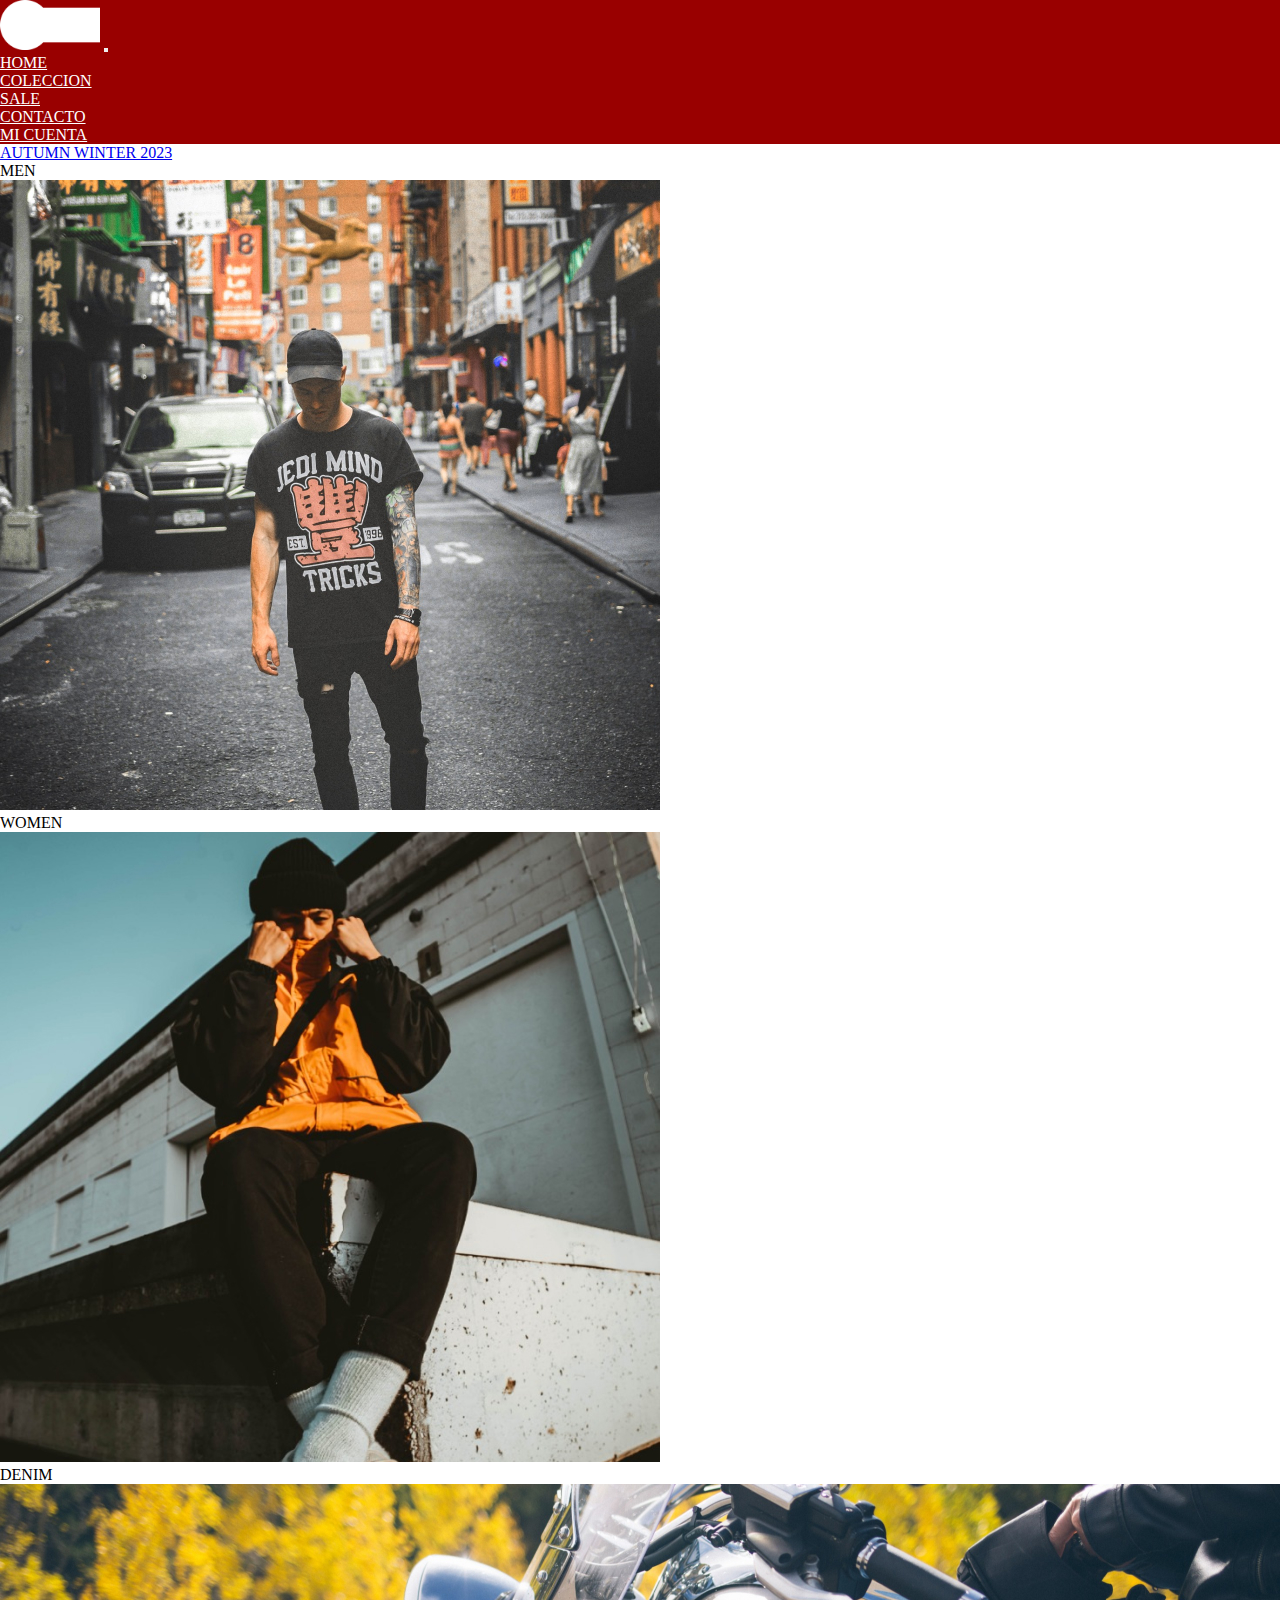
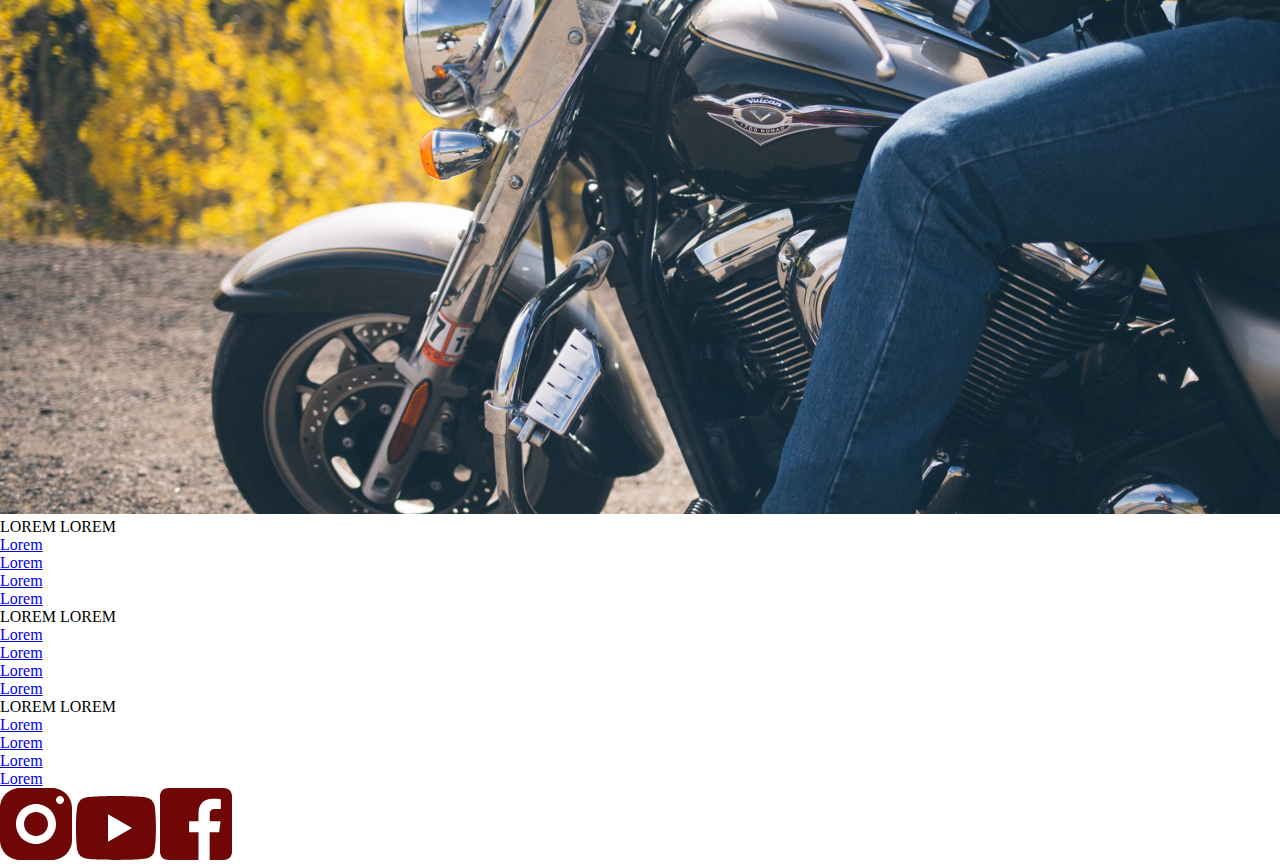
==== index.html @ 5e0c2912 "Upload" ====
<!DOCTYPE html>
<html lang="en">
<head>
    <meta charset="UTF-8">
    <meta name="viewport" content="width=device-width, initial-scale=1.0">
    <title>MARCA - INDUMENTARIA</title>
    <link href="https://cdn.jsdelivr.net/npm/bootstrap@5.3.1/dist/css/bootstrap.min.css" rel="stylesheet" integrity="sha384-4bw+/aepP/YC94hEpVNVgiZdgIC5+VKNBQNGCHeKRQN+PtmoHDEXuppvnDJzQIu9" crossorigin="anonymous">
    <link rel="stylesheet" href="./css/style.css">
    <!-- <link rel="stylesheet" href="./css/style backup.css"> -->
</head>
<body class="bodyHome">
    <header class="headerHome">
        <nav class="navbar navbar-expand-lg navBar">
            <div class="container-fluid navBar">
                <a class="navbar-brand" href="./index.html"><img src="../assets/img/logo.png" alt="logo-marca" class="logo"></a>
                <button class="navbar-toggler" type="button" data-bs-toggle="collapse"
                    data-bs-target="#navbarSupportedContent" aria-controls="navbarSupportedContent" aria-expanded="false"
                    aria-label="Toggle navigation">
                    <span class="navbar-toggler-icon"></span>
                </button>
                <div class="collapse navbar-collapse" id="navbarSupportedContent">
                    <ul class="navbar-nav ms-auto">
                        <li class="nav-item">
                            <a class="nav-link fontColor" href="./index.html">HOME</a>
                        </li>
                        <li class="nav-item">
                            <a class="nav-link fontColor" href="./pages/coleccion.html">COLECCION</a>
                        </li>
                        <li class="nav-item">
                            <a class="nav-link fontColor" href="./pages/sale.html">SALE</a>
                        </li>
                        <li class="nav-item">
                            <a class="nav-link fontColor" href="./pages/contacto.html">CONTACTO</a>
                        </li>
                        <li class="nav-item">
                            <a class="nav-link fontColor" href="./pages/mi-cuenta.html">MI CUENTA</a>
                        </li>
                    </ul>
                </div>
            </div>
        </nav>
        <!-- <nav class="navBarHome">
            <img src="./assets/img/logo.png" alt="logo" class="logo">
            <ul>
                <li><a href="index.html">HOME</a></li>
                <li><a href="./pages/coleccion.html">COLECCION</a></li>
                <li><a href="./pages/sale.html">SALE</a></li>
                <li><a href="./pages/contacto.html">CONTACTO</a></li>
                <li><a href="./pages/mi-cuenta.html">MI CUENTA</a></li>
            </ul>
        </nav> -->
        <div class="linkButtonHeaderBack">
            <a href="#" class="backgroundHeaderTitle">AUTUMN WINTER 2023</a>
        </div>
    </header>
    <main class="mainHome">
        <section class="men">
            <p class="mainText">MEN</p>
            <img src="./assets/img/man-background.jpg" alt="">
        </section>
        <section class="women">
            <p class="mainText">WOMEN</p>
            <img src="./assets/img/woman-background.jpg" alt="">
        </section>
        <section class="denim">
            <p class="mainText">DENIM</p>
            <img src="./assets/img/denim-background.jpg" alt="">
        </section>
    </main>
    <footer>
        <div class="column1">
            <p>LOREM LOREM</p>
            <ul>
                <li><a href="#">Lorem</a></li>
                <li><a href="#">Lorem</a></li>
                <li><a href="#">Lorem</a></li>
                <li><a href="#">Lorem</a></li>
            </ul>
        </div>
        <div class="column2">
            <p>LOREM LOREM</p>
            <ul>
                <li><a href="#">Lorem</a></li>
                <li><a href="#">Lorem</a></li>
                <li><a href="#">Lorem</a></li>
                <li><a href="#">Lorem</a></li>
            </ul>
        </div>
        <div class="column3">
            <p>LOREM LOREM</p>
            <ul>
                <li><a href="#">Lorem</a></li>
                <li><a href="#">Lorem</a></li>
                <li><a href="#">Lorem</a></li>
                <li><a href="#">Lorem</a></li>
            </ul>
        </div>
        <div class="redesIconos">
            <a href="https://www.instagram.com" target="_blank"><img src="./assets/img/logo-instagram.svg" alt="logo instagram"></a>
            <a href="https://www.youtube.com" target="_blank"><img src="./assets/img/logo-youtube.svg" alt="logo youtube"></a>
            <a href="https://www.facebook.com" target="_blank"><img src="./assets/img/logo-facebook.svg" alt="logo facebook"></a>
        </div>
    </footer>

    <script src="https://cdn.jsdelivr.net/npm/@popperjs/core@2.11.8/dist/umd/popper.min.js" integrity="sha384-I7E8VVD/ismYTF4hNIPjVp/Zjvgyol6VFvRkX/vR+Vc4jQkC+hVqc2pM8ODewa9r" crossorigin="anonymous"></script>
    <script src="https://cdn.jsdelivr.net/npm/bootstrap@5.3.1/dist/js/bootstrap.min.js" integrity="sha384-Rx+T1VzGupg4BHQYs2gCW9It+akI2MM/mndMCy36UVfodzcJcF0GGLxZIzObiEfa" crossorigin="anonymous"></script>

</body>
</html>
---- css/style.css ----
@import url("https://fonts.googleapis.com/css2?family=Inter:wght@100;300;700&display=swap");
* {
  margin: 0;
  padding: 0;
  box-sizing: border-box; }

.logo {
  height: 3.125rem; }

.navBar {
  background-color: #990000; }

.fontColor {
  color: white; }

/* body{
    background-color: black;
} */
---- css/style backup.css ----
@import url('https://fonts.googleapis.com/css2?family=Inter:wght@100;300;700&display=swap');
*{
    margin: 0;
    padding: 0;
    /* box-sizing: border-box;
    border: 1px solid red; */
}

/* 
TIPOGRAFIAS
font-family: 'Inter', sans-serif;
*/

/* html{
    background-color: black;
} */
.bodyHome{
    background-color: black;
    font-family: 'Inter', sans-serif;
}
body{
    background-color: #FFFFFF;
    font-family: 'Inter', sans-serif;
}

.linkButtonHeaderBack{
    background-color: #99000085;
    border-style: solid;
    border-color: black;
    border-width: .0625rem;
    border-radius: 3.125rem;
    width: 18.75rem;
    height: 4.6875rem;
    /* padding: 13px 2px 13px 2px; */
    /* margin: auto; */
    /* text-align: center; */
    position: relative;
    top: 50%;
    left: 50%;
    transform: translate(-50%, -150%);
}
.backgroundHeaderTitle{
    width: 100%;
    text-align: center;
    text-decoration: none;
    color: white;
    position: absolute;
    top: 50%;
    left: 50%;
    transform: translate(-50%, -50%);
}
.navBar{
    background-color: #990000;
    width: 100%;
    display: flex;
    justify-content: space-between;
    align-items: center;
}
.navBarHome{
    background-color: #99000090;
    width: 100%;
    display: flex;
    justify-content: space-between;
    align-items: center;
}
/* header nav{
    background-color: #990000;
} */
nav ul{
    list-style: none;
    display: flex;
    gap: 1rem;
    width: 100%;
    justify-content: center;
    align-items: center;
    position: absolute;
}
nav li a{
    text-decoration: none;
    color: #F6F6F6;
}
.logo{
    height: 3.125rem;
    margin: .3125rem;
}
.headerHome{
    background-image: url("../assets/img/guitar-man-background.jpg");
    background-size: cover;
    background-position: center center;
    height: 45rem;
    /* width: 100%; */
}
.mainHome{
    background-color: black;
    margin: 1.25rem;
    display: grid;
    grid-template: 1fr 1fr / 1fr 1fr;
    grid-template-areas: 
    "men women"
    "denim denim"    ;
    gap: 1.25rem;
}
.men{
    grid-area: men;
    width: 100%;
    height: 100%;
    position: relative;
}
.men img{
    width: 100%;
}
.women{
    grid-area: women;
    width: 100%;
    position: relative;
}
.women img{
    width: 100%;
    height: 100%;
}
.denim{
    grid-area: denim;
    width: 100%;
    height: 100%;
    position: relative;
}
.denim img{
    width: 100%;
}
.mainText{
    color: white;
    position: absolute;
    font-size: 4rem;
    text-align: center;
    top: 50%;
    left: 50%;
    transform: translate(-50%, -50%);
    background-color: rgba(0, 0, 0, 0.8);
    padding: .625rem;
}
.textImg{
    color: white;
    background-color: #990000;
}
footer{
    background-color: #F6F6F6;
    display: grid;
    grid-template: 1fr 1fr / 1fr 1fr 1fr;
    grid-template-areas: 
    "column1 column2 column3"
    ". redesIconos ." ;
    /* text-decoration: none; */
    align-items: center;
    justify-items: center;
    padding: .625rm;    
}
footer div p{
    font-weight: bold;
}
.column1{
    grid-area: column1;
    /* text-align: center; */
    color: #6F0707;
}
.column1 ul{
    list-style: none;

}
.column1 a{
    text-decoration: none;
    color: #6F0707;
}
.column2{
    grid-area: column2;
    /* text-align: center; */
    color: #6F0707;
}
.column2 ul{
    list-style: none;
}
.column2 a{
    text-decoration: none;
    color: #6F0707;
}
.column3{
    grid-area: column3;
    /* text-align: center; */
    color: #6F0707;
}
.column3 ul{
    list-style: none;
}
.column3 a{
    text-decoration: none;
    color: #6F0707;
}
.redesIconos{
    grid-area: redesIconos;
    justify-self: center;
    margin: 1.25rem;
}
.bannerSale img{
    /* background-image: url("../assets/img/bannerSale.png");
    background-size: cover;
    background-position: center center; */
    /* height: 32rem; */
    width: 100%;
}

.botonEnviarForm{
    font-size: 1.3rem;
    font-family: 'Inter', sans-serif;
    color: white;
    background-color: #6F0707;
    border-color: #6F0707;
    /* height: 2rem;
        
    border-radius: 3.125rem;
    border-style: none; */   
}
.contactoH1{
    font-family: 'Inter', sans-serif;
    font-weight: bold;
}
.botonIniciarSesion{
    font-size: 1.3rem;
    color: white;
    background-color: #6F0707;
    height: 2rem;
    width: 10rem;
    border-radius: 3.125rem;
    border-style: none;
    
}
.linkTextStyle{
    text-decoration: none;
    color: black;
}

/*COLECCION*/
.mainColeccion{
    width: 100%;
    display: grid;
    grid-template: repeat(4, 1fr) / repeat(4, 1fr);
    grid-template-areas: 
    "prenda1 prenda2 prenda3 prenda4"
    "prenda5 prenda6 prenda7 prenda8"
    "prenda9 prenda10 prenda11 prenda12"
    "prenda13 prenda14 prenda15 prenda16";
    gap: 1.25rem;
    /* margin: 1.25rem 1.875rem; */
    padding: 1.25rem 2.5rem;
}
.prenda1{
    grid-area: prenda1;
    width: 100%;
    height: 100%;
}
.prenda2{
    grid-area: prenda2;
    width: 100%;
    height: 100%;
}
.prenda3{
    grid-area: prenda3;
    width: 100%;
    height: 100%;
}
.prenda4{
    grid-area: prenda4;
    width: 100%;
    height: 100%;
}
.prenda5{
    grid-area: prenda5;
    width: 100%;
    height: 100%;
}
.prenda6{
    grid-area: prenda6;
    width: 100%;
    height: 100%;
}
.prenda7{
    grid-area: prenda7;
    width: 100%;
    height: 100%;
}
.prenda8{
    grid-area: prenda8;
    width: 100%;
    height: 100%;
}
.prenda9{
    grid-area: prenda9;
    width: 100%;
    height: 100%;
}
.prenda10{
    grid-area: prenda10;
    width: 100%;
    height: 100%;
}
.prenda11{
    grid-area: prenda11;
    width: 100%;
    height: 100%;
}
.prenda12{
    grid-area: prenda12;
    width: 100%;
    height: 100%;
}
.prenda13{
    grid-area: prenda13;
    width: 100%;
    height: 100%;
}
.prenda14{
    grid-area: prenda14;
    width: 100%;
    height: 100%;
}
.prenda15{
    grid-area: prenda15;
    width: 100%;
    height: 100%;
}
.prenda16{
    grid-area: prenda16;
    width: 100%;
    height: 100%;
}

.cardPrendas{
    width: 100%;
    height: 100%;
    display: flex;
    flex-direction: column;
    justify-content: center;
    align-content: center;
}
.cardPrendas img{
    margin-bottom: .3125rem;
}

/*SALE*/
.mainSale{
    margin: 1.25rem 2.5rem;
    display: flex;
    flex-direction: column;
    gap: .625rem;
}
.mainSale div{
    position: relative;
}
.mainSale img{
    width: 100%;
}
.bannerSaleTypo{
    color: white;
    background-color: rgba(0, 0, 0, 0.85);
    text-align: center;
    /* padding: 0.5rem;
    width: 6rem;
    height: 2rem; */
    padding: .3125rem;
    width: auto;
    position: absolute;
    font-size: 3rem;
    top: 50%;
    left: 5%;
    /* transform: translate(-50%, -50%); */
    /* padding: .625rem; */
}
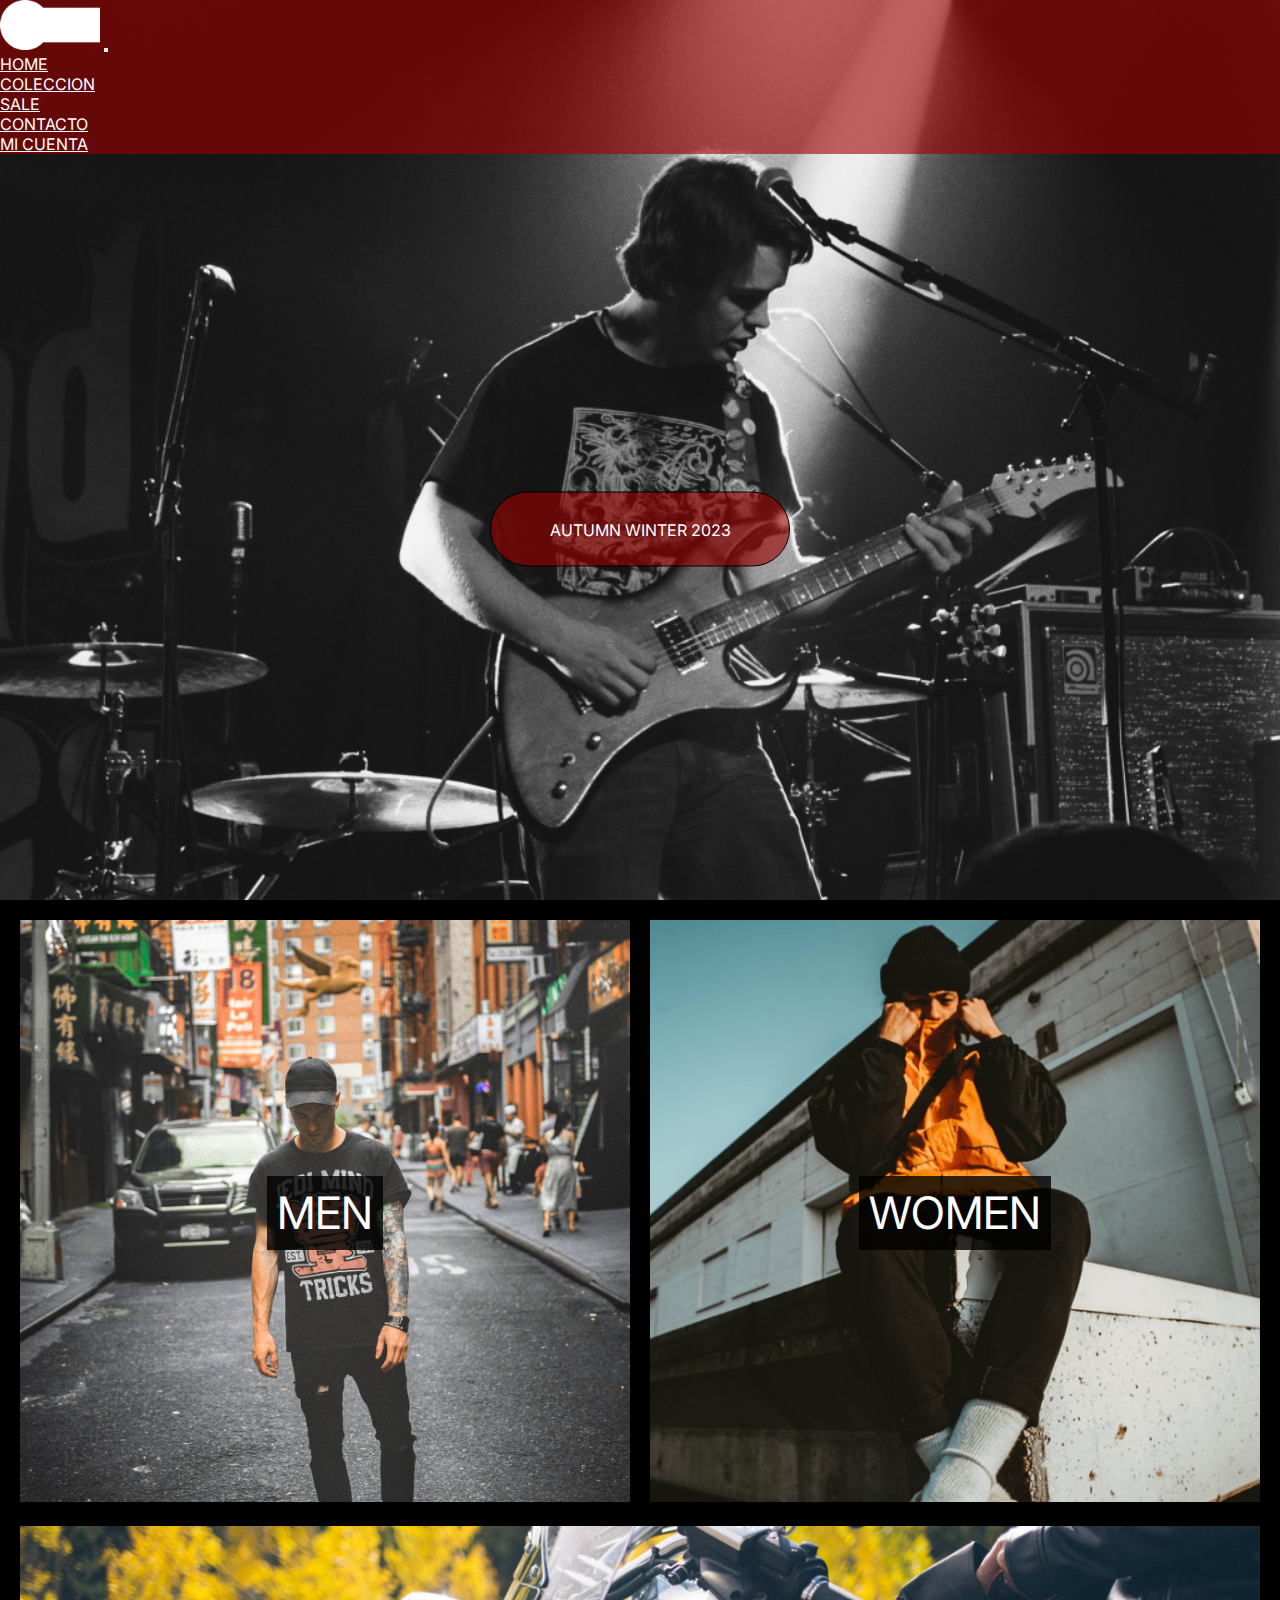
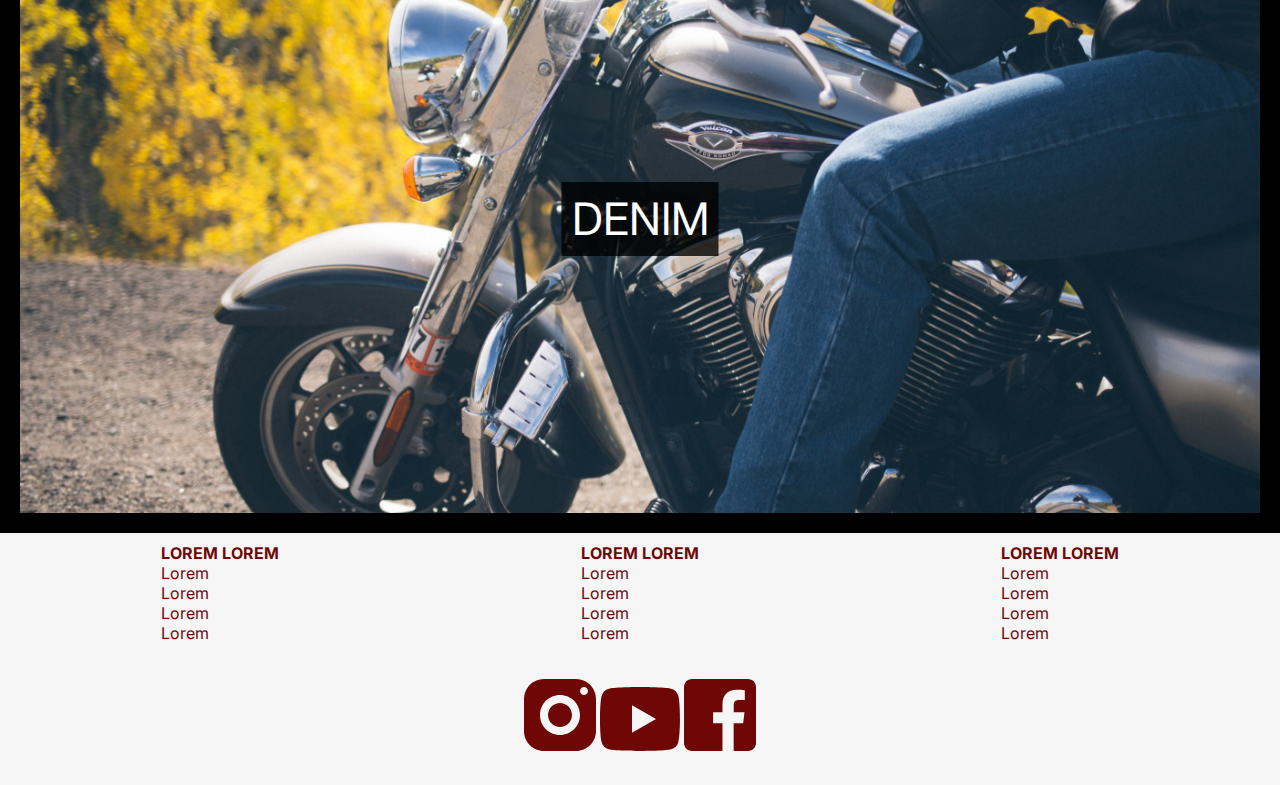
==== commit d7d04076: "Home completo sin responsive" ====
--- a/index.html
+++ b/index.html
@@ -4,14 +4,15 @@
     <meta charset="UTF-8">
     <meta name="viewport" content="width=device-width, initial-scale=1.0">
     <title>MARCA - INDUMENTARIA</title>
+    <link rel="shortcut icon" href="./assets/img/logo.png" type="image/x-icon">
     <link href="https://cdn.jsdelivr.net/npm/bootstrap@5.3.1/dist/css/bootstrap.min.css" rel="stylesheet" integrity="sha384-4bw+/aepP/YC94hEpVNVgiZdgIC5+VKNBQNGCHeKRQN+PtmoHDEXuppvnDJzQIu9" crossorigin="anonymous">
     <link rel="stylesheet" href="./css/style.css">
     <!-- <link rel="stylesheet" href="./css/style backup.css"> -->
 </head>
 <body class="bodyHome">
     <header class="headerHome">
-        <nav class="navbar navbar-expand-lg navBar">
-            <div class="container-fluid navBar">
+        <nav class="navbar navbar-expand-lg p-0 m-0">
+            <div class="container-fluid navBar navBarIndex">
                 <a class="navbar-brand" href="./index.html"><img src="../assets/img/logo.png" alt="logo-marca" class="logo"></a>
                 <button class="navbar-toggler" type="button" data-bs-toggle="collapse"
                     data-bs-target="#navbarSupportedContent" aria-controls="navbarSupportedContent" aria-expanded="false"
@@ -21,34 +22,24 @@
                 <div class="collapse navbar-collapse" id="navbarSupportedContent">
                     <ul class="navbar-nav ms-auto">
                         <li class="nav-item">
-                            <a class="nav-link fontColor" href="./index.html">HOME</a>
+                            <a class="nav-link fontColorNav" href="./index.html">HOME</a>
                         </li>
                         <li class="nav-item">
-                            <a class="nav-link fontColor" href="./pages/coleccion.html">COLECCION</a>
+                            <a class="nav-link fontColorNav" href="./pages/coleccion.html">COLECCION</a>
                         </li>
                         <li class="nav-item">
-                            <a class="nav-link fontColor" href="./pages/sale.html">SALE</a>
+                            <a class="nav-link fontColorNav" href="./pages/sale.html">SALE</a>
                         </li>
                         <li class="nav-item">
-                            <a class="nav-link fontColor" href="./pages/contacto.html">CONTACTO</a>
+                            <a class="nav-link fontColorNav" href="./pages/contacto.html">CONTACTO</a>
                         </li>
                         <li class="nav-item">
-                            <a class="nav-link fontColor" href="./pages/mi-cuenta.html">MI CUENTA</a>
+                            <a class="nav-link fontColorNav" href="./pages/mi-cuenta.html">MI CUENTA</a>
                         </li>
                     </ul>
                 </div>
             </div>
         </nav>
-        <!-- <nav class="navBarHome">
-            <img src="./assets/img/logo.png" alt="logo" class="logo">
-            <ul>
-                <li><a href="index.html">HOME</a></li>
-                <li><a href="./pages/coleccion.html">COLECCION</a></li>
-                <li><a href="./pages/sale.html">SALE</a></li>
-                <li><a href="./pages/contacto.html">CONTACTO</a></li>
-                <li><a href="./pages/mi-cuenta.html">MI CUENTA</a></li>
-            </ul>
-        </nav> -->
         <div class="linkButtonHeaderBack">
             <a href="#" class="backgroundHeaderTitle">AUTUMN WINTER 2023</a>
         </div>
--- a/css/style.css
+++ b/css/style.css
@@ -4,15 +4,212 @@
   padding: 0;
   box-sizing: border-box; }
 
+body {
+  font-family: "Inter", sans-serif;
+  background-color: #f4f3f1; }
+
 .logo {
   height: 3.125rem; }
 
 .navBar {
   background-color: #990000; }
 
-.fontColor {
+.navBarIndex {
+  background-color: #99000099; }
+
+.fontColorNav {
   color: white; }
 
-/* body{
-    background-color: black;
-} */
+footer {
+  background-color: #F6F6F6;
+  display: grid;
+  grid-template-columns: 1fr 1fr 1fr;
+  grid-template-rows: 1fr 1fr;
+  grid-template-areas: "column1 column2 column3" ". redesIconos .";
+  justify-content: center;
+  align-content: center;
+  justify-items: center;
+  padding: .625rem; }
+  footer div p {
+    font-weight: bold; }
+  footer .column1, footer .column2, footer .column3 {
+    grid-area: column1;
+    color: #6F0707; }
+    footer .column1 ul, footer .column2 ul, footer .column3 ul {
+      list-style: none; }
+      footer .column1 ul li a, footer .column2 ul li a, footer .column3 ul li a {
+        text-decoration: none;
+        color: #6F0707; }
+  footer .column2 {
+    grid-area: column2; }
+  footer .column3 {
+    grid-area: column3; }
+  footer .redesIconos {
+    grid-area: redesIconos;
+    justify-self: center;
+    margin: 1.25rem; }
+
+.bodyHome {
+  background-color: black;
+  font-family: "Inter", sans-serif; }
+
+.headerHome {
+  background-image: url("../assets/img/guitar-man-background.jpg");
+  background-size: cover;
+  background-position: center center;
+  height: 100vh;
+  width: 100%; }
+
+.linkButtonHeaderBack {
+  background-color: #99000099;
+  border-style: solid;
+  border-color: black;
+  border-width: .0625rem;
+  border-radius: 3.125rem;
+  width: 18.75rem;
+  height: 4.6875rem;
+  position: relative;
+  top: 50%;
+  left: 50%;
+  transform: translate(-50%, -150%); }
+
+.backgroundHeaderTitle {
+  width: 100%;
+  text-align: center;
+  text-decoration: none;
+  color: white;
+  position: absolute;
+  top: 50%;
+  left: 50%;
+  transform: translate(-50%, -50%); }
+
+.mainHome {
+  margin: 1.25rem;
+  display: grid;
+  grid-template-columns: 1fr 1fr;
+  grid-template-rows: 1fr 1fr;
+  grid-template-areas: "men women" "denim denim";
+  justify-content: none;
+  align-content: none;
+  gap: 1.25rem; }
+  .mainHome .men, .mainHome .women, .mainHome .denim {
+    grid-area: men;
+    position: relative; }
+    .mainHome .men img, .mainHome .women img, .mainHome .denim img {
+      width: 100%; }
+  .mainHome .women {
+    grid-area: women; }
+  .mainHome .denim {
+    grid-area: denim; }
+    .mainHome .denim img {
+      height: 100%; }
+  .mainHome .mainText {
+    color: white;
+    position: absolute;
+    font-size: 3.5vw;
+    text-align: center;
+    top: 50%;
+    left: 50%;
+    transform: translate(-50%, -50%);
+    background-color: rgba(0, 0, 0, 0.8);
+    padding: .625rem; }
+
+.mainColeccion {
+  width: 100%;
+  display: grid;
+  grid-template: repeat(4, 1fr)/repeat(4, 1fr);
+  grid-template-areas: "prenda1 prenda2 prenda3 prenda4" "prenda5 prenda6 prenda7 prenda8" "prenda9 prenda10 prenda11 prenda12" "prenda13 prenda14 prenda15 prenda16";
+  gap: 1.25rem;
+  /* margin: 1.25rem 1.875rem; */
+  padding: 1.25rem 2.5rem; }
+
+.prenda1 {
+  grid-area: prenda1;
+  width: 100%;
+  height: 100%; }
+
+.prenda2 {
+  grid-area: prenda2;
+  width: 100%;
+  height: 100%; }
+
+.prenda3 {
+  grid-area: prenda3;
+  width: 100%;
+  height: 100%; }
+
+.prenda4 {
+  grid-area: prenda4;
+  width: 100%;
+  height: 100%; }
+
+.prenda5 {
+  grid-area: prenda5;
+  width: 100%;
+  height: 100%; }
+
+.prenda6 {
+  grid-area: prenda6;
+  width: 100%;
+  height: 100%; }
+
+.prenda7 {
+  grid-area: prenda7;
+  width: 100%;
+  height: 100%; }
+
+.prenda8 {
+  grid-area: prenda8;
+  width: 100%;
+  height: 100%; }
+
+.prenda9 {
+  grid-area: prenda9;
+  width: 100%;
+  height: 100%; }
+
+.prenda10 {
+  grid-area: prenda10;
+  width: 100%;
+  height: 100%; }
+
+.prenda11 {
+  grid-area: prenda11;
+  width: 100%;
+  height: 100%; }
+
+.prenda12 {
+  grid-area: prenda12;
+  width: 100%;
+  height: 100%; }
+
+.prenda13 {
+  grid-area: prenda13;
+  width: 100%;
+  height: 100%; }
+
+.prenda14 {
+  grid-area: prenda14;
+  width: 100%;
+  height: 100%; }
+
+.prenda15 {
+  grid-area: prenda15;
+  width: 100%;
+  height: 100%; }
+
+.prenda16 {
+  grid-area: prenda16;
+  width: 100%;
+  height: 100%; }
+
+.cardPrendas {
+  width: 100%;
+  height: 100%;
+  display: flex;
+  flex-direction: column;
+  justify-content: center;
+  align-content: center; }
+
+.cardPrendas img {
+  margin-bottom: .3125rem; }
--- a/css/style backup.css
+++ b/css/style backup.css
@@ -1,10 +1,10 @@
-@import url('https://fonts.googleapis.com/css2?family=Inter:wght@100;300;700&display=swap');
-*{
+/* @import url('https://fonts.googleapis.com/css2?family=Inter:wght@100;300;700&display=swap'); */
+/* *{                                  LISTO
     margin: 0;
     padding: 0;
-    /* box-sizing: border-box;
-    border: 1px solid red; */
-}
+    box-sizing: border-box;
+    border: 1px solid red; 
+}*/
 
 /* 
 TIPOGRAFIAS
@@ -14,16 +14,16 @@
 /* html{
     background-color: black;
 } */
-.bodyHome{
+/* .bodyHome{                           LISTO
     background-color: black;
     font-family: 'Inter', sans-serif;
-}
-body{
+} */
+/* body{                                LISTO
     background-color: #FFFFFF;
     font-family: 'Inter', sans-serif;
-}
-
-.linkButtonHeaderBack{
+} */
+
+/* .linkButtonHeaderBack{               LISTO
     background-color: #99000085;
     border-style: solid;
     border-color: black;
@@ -31,9 +31,6 @@
     border-radius: 3.125rem;
     width: 18.75rem;
     height: 4.6875rem;
-    /* padding: 13px 2px 13px 2px; */
-    /* margin: auto; */
-    /* text-align: center; */
     position: relative;
     top: 50%;
     left: 50%;
@@ -48,25 +45,25 @@
     top: 50%;
     left: 50%;
     transform: translate(-50%, -50%);
-}
-.navBar{
+} */
+/* .navBar{
     background-color: #990000;
     width: 100%;
     display: flex;
     justify-content: space-between;
     align-items: center;
-}
-.navBarHome{
+} */
+/* .navBarHome{
     background-color: #99000090;
     width: 100%;
     display: flex;
     justify-content: space-between;
     align-items: center;
-}
+} */
 /* header nav{
     background-color: #990000;
 } */
-nav ul{
+/* nav ul{
     list-style: none;
     display: flex;
     gap: 1rem;
@@ -78,19 +75,18 @@
 nav li a{
     text-decoration: none;
     color: #F6F6F6;
-}
-.logo{
+} */
+/* .logo{                               LISTO          
     height: 3.125rem;
     margin: .3125rem;
-}
-.headerHome{
+} */
+/* .headerHome{                         LISTO
     background-image: url("../assets/img/guitar-man-background.jpg");
     background-size: cover;
     background-position: center center;
     height: 45rem;
-    /* width: 100%; */
-}
-.mainHome{
+} */
+/* .mainHome{
     background-color: black;
     margin: 1.25rem;
     display: grid;
@@ -137,29 +133,27 @@
     transform: translate(-50%, -50%);
     background-color: rgba(0, 0, 0, 0.8);
     padding: .625rem;
-}
+} */
 .textImg{
     color: white;
     background-color: #990000;
 }
-footer{
+/* footer{                                  LISTO
     background-color: #F6F6F6;
     display: grid;
     grid-template: 1fr 1fr / 1fr 1fr 1fr;
     grid-template-areas: 
     "column1 column2 column3"
     ". redesIconos ." ;
-    /* text-decoration: none; */
     align-items: center;
     justify-items: center;
-    padding: .625rm;    
+    padding: .625rem;    
 }
 footer div p{
     font-weight: bold;
 }
 .column1{
     grid-area: column1;
-    /* text-align: center; */
     color: #6F0707;
 }
 .column1 ul{
@@ -172,7 +166,6 @@
 }
 .column2{
     grid-area: column2;
-    /* text-align: center; */
     color: #6F0707;
 }
 .column2 ul{
@@ -184,7 +177,6 @@
 }
 .column3{
     grid-area: column3;
-    /* text-align: center; */
     color: #6F0707;
 }
 .column3 ul{
@@ -198,7 +190,7 @@
     grid-area: redesIconos;
     justify-self: center;
     margin: 1.25rem;
-}
+} */
 .bannerSale img{
     /* background-image: url("../assets/img/bannerSale.png");
     background-size: cover;
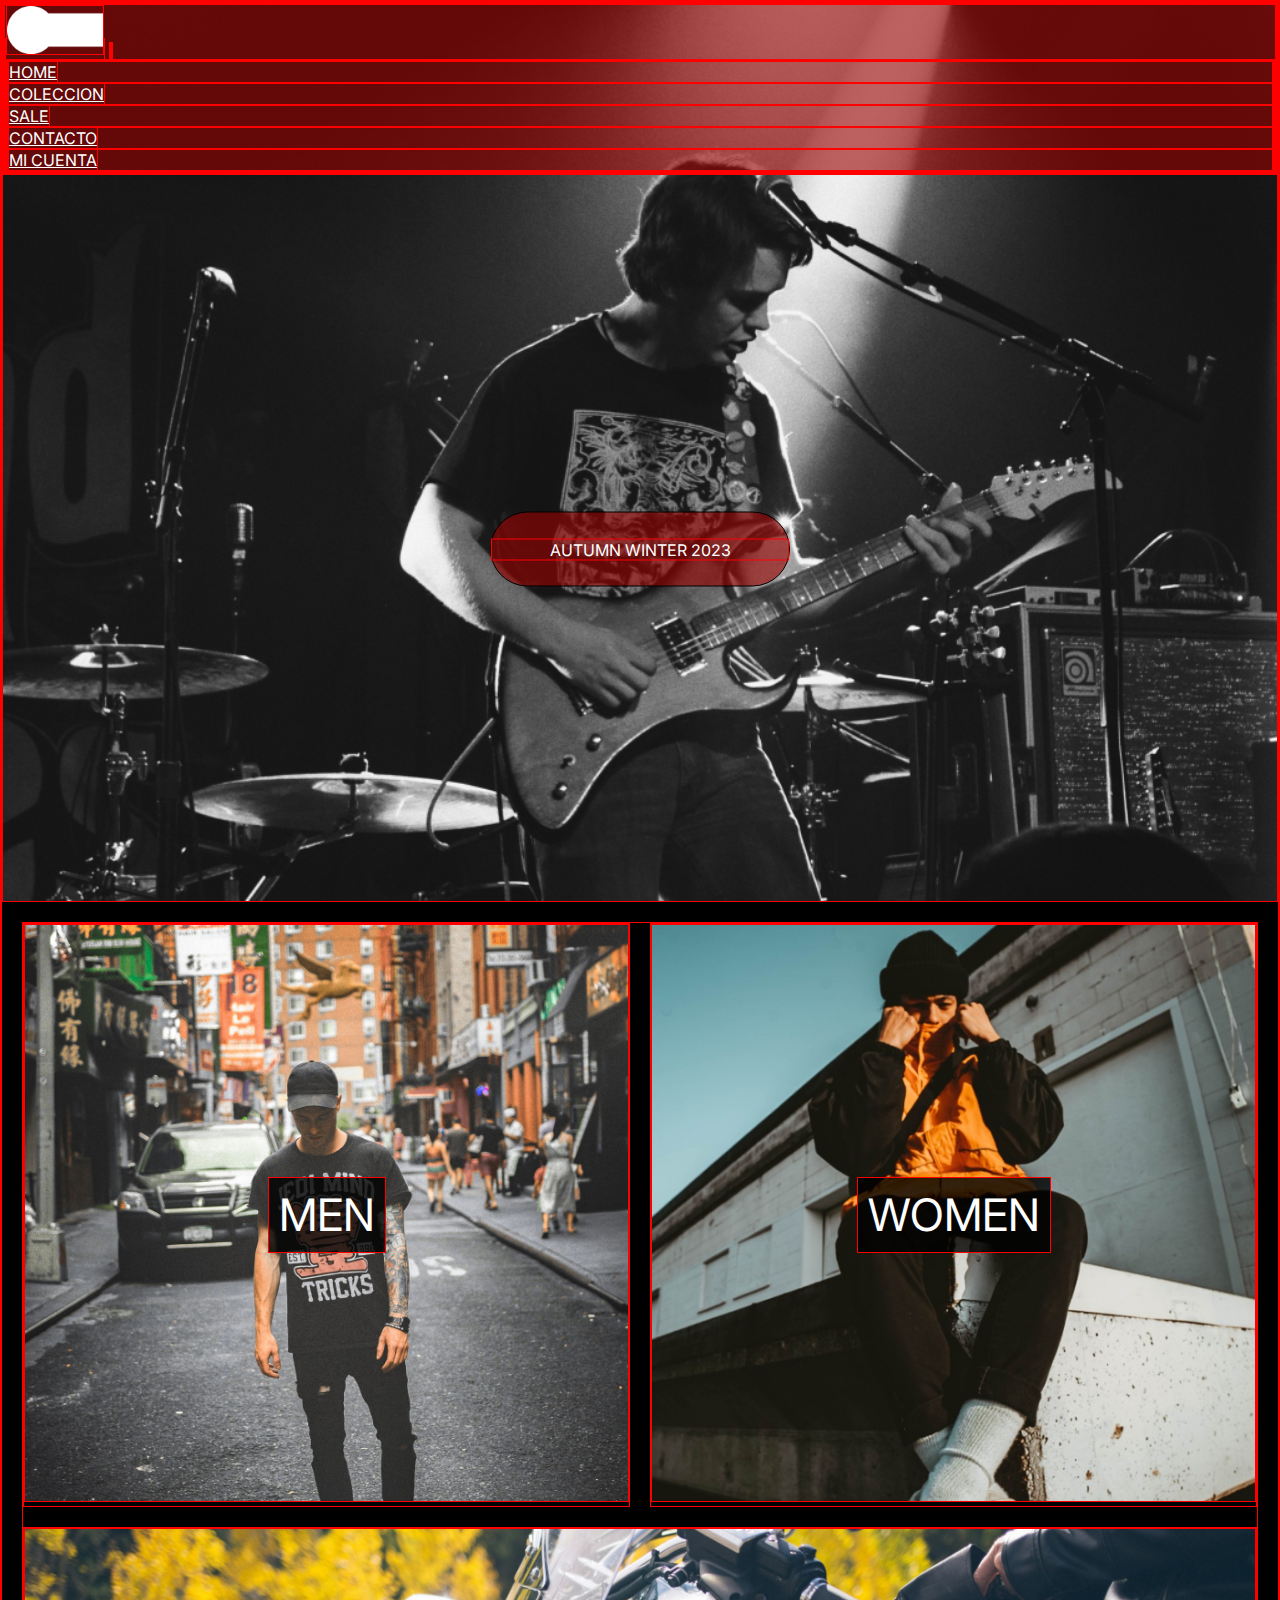
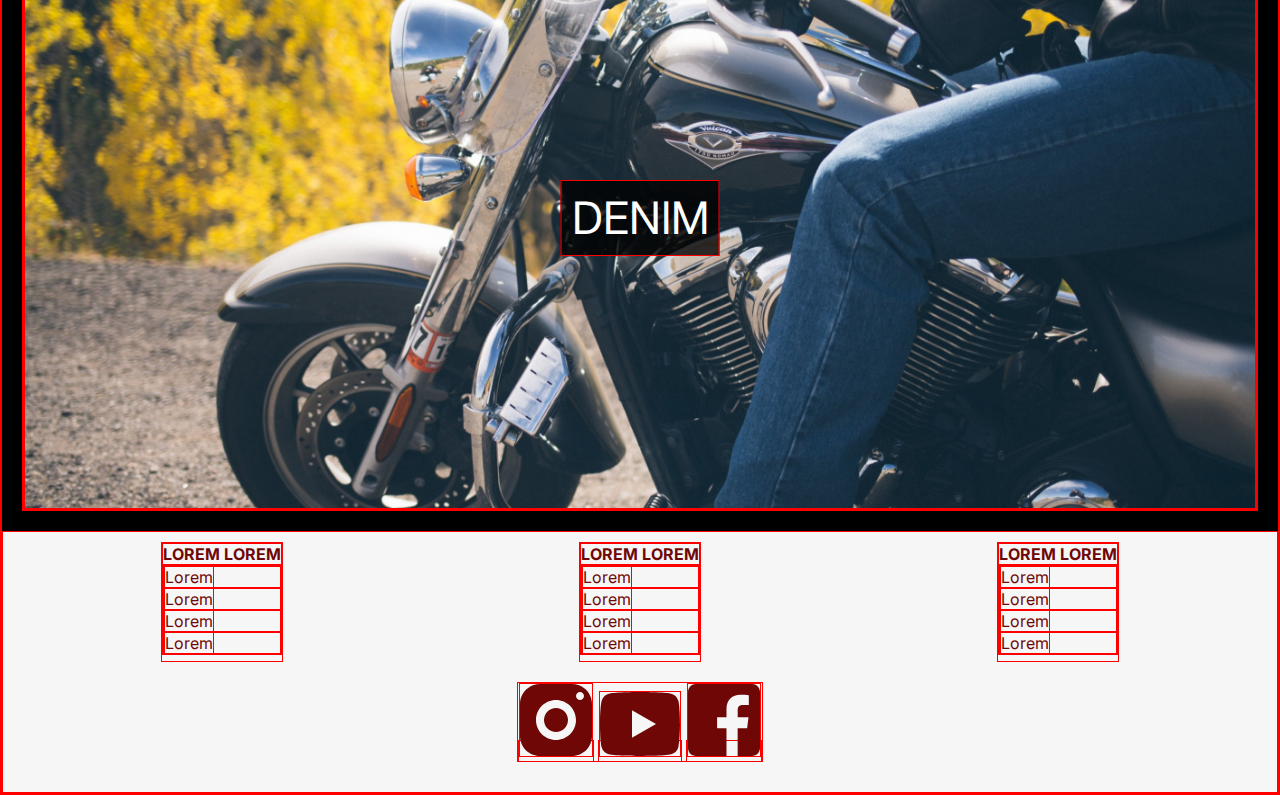
==== commit 9f7af32e: "Coleccion completon sin responsive" ====
--- a/index.html
+++ b/index.html
@@ -13,7 +13,7 @@
     <header class="headerHome">
         <nav class="navbar navbar-expand-lg p-0 m-0">
             <div class="container-fluid navBar navBarIndex">
-                <a class="navbar-brand" href="./index.html"><img src="../assets/img/logo.png" alt="logo-marca" class="logo"></a>
+                <a class="navbar-brand" href="./index.html"><img src="./assets/img/logo.png" alt="logo-marca" class="logo"></a>
                 <button class="navbar-toggler" type="button" data-bs-toggle="collapse"
                     data-bs-target="#navbarSupportedContent" aria-controls="navbarSupportedContent" aria-expanded="false"
                     aria-label="Toggle navigation">
--- a/css/style.css
+++ b/css/style.css
@@ -2,7 +2,8 @@
 * {
   margin: 0;
   padding: 0;
-  box-sizing: border-box; }
+  box-sizing: border-box;
+  border: 1px solid red; }
 
 body {
   font-family: "Inter", sans-serif;
@@ -115,101 +116,63 @@
     padding: .625rem; }
 
 .mainColeccion {
-  width: 100%;
   display: grid;
-  grid-template: repeat(4, 1fr)/repeat(4, 1fr);
+  grid-template-columns: repeat(4, 1fr);
+  grid-template-rows: repeat(4, 1fr);
   grid-template-areas: "prenda1 prenda2 prenda3 prenda4" "prenda5 prenda6 prenda7 prenda8" "prenda9 prenda10 prenda11 prenda12" "prenda13 prenda14 prenda15 prenda16";
-  gap: 1.25rem;
+  justify-content: none;
+  align-content: none;
+  gap: 1rem;
   /* margin: 1.25rem 1.875rem; */
-  padding: 1.25rem 2.5rem; }
+  padding: 1.25rem; }
 
-.prenda1 {
-  grid-area: prenda1;
-  width: 100%;
-  height: 100%; }
+.prenda1, .prenda2, .prenda3, .prenda4, .prenda5, .prenda6, .prenda7, .prenda8, .prenda9, .prenda10, .prenda11, .prenda12, .prenda13, .prenda14, .prenda15, .prenda16 {
+  grid-area: prenda1; }
 
 .prenda2 {
-  grid-area: prenda2;
-  width: 100%;
-  height: 100%; }
+  grid-area: prenda2; }
 
 .prenda3 {
-  grid-area: prenda3;
-  width: 100%;
-  height: 100%; }
+  grid-area: prenda3; }
 
 .prenda4 {
-  grid-area: prenda4;
-  width: 100%;
-  height: 100%; }
+  grid-area: prenda4; }
 
 .prenda5 {
-  grid-area: prenda5;
-  width: 100%;
-  height: 100%; }
+  grid-area: prenda5; }
 
 .prenda6 {
-  grid-area: prenda6;
-  width: 100%;
-  height: 100%; }
+  grid-area: prenda6; }
 
 .prenda7 {
-  grid-area: prenda7;
-  width: 100%;
-  height: 100%; }
+  grid-area: prenda7; }
 
 .prenda8 {
-  grid-area: prenda8;
-  width: 100%;
-  height: 100%; }
+  grid-area: prenda8; }
 
 .prenda9 {
-  grid-area: prenda9;
-  width: 100%;
-  height: 100%; }
+  grid-area: prenda9; }
 
 .prenda10 {
-  grid-area: prenda10;
-  width: 100%;
-  height: 100%; }
+  grid-area: prenda10; }
 
 .prenda11 {
-  grid-area: prenda11;
-  width: 100%;
-  height: 100%; }
+  grid-area: prenda11; }
 
 .prenda12 {
-  grid-area: prenda12;
-  width: 100%;
-  height: 100%; }
+  grid-area: prenda12; }
 
 .prenda13 {
-  grid-area: prenda13;
-  width: 100%;
-  height: 100%; }
+  grid-area: prenda13; }
 
 .prenda14 {
-  grid-area: prenda14;
-  width: 100%;
-  height: 100%; }
+  grid-area: prenda14; }
 
 .prenda15 {
-  grid-area: prenda15;
-  width: 100%;
-  height: 100%; }
+  grid-area: prenda15; }
 
 .prenda16 {
-  grid-area: prenda16;
-  width: 100%;
-  height: 100%; }
-
-.cardPrendas {
-  width: 100%;
-  height: 100%;
-  display: flex;
-  flex-direction: column;
-  justify-content: center;
-  align-content: center; }
+  grid-area: prenda16; }
 
 .cardPrendas img {
-  margin-bottom: .3125rem; }
+  width: 100%; }
--- a/css/style backup.css
+++ b/css/style backup.css
@@ -229,8 +229,8 @@
     color: black;
 }
 
-/*COLECCION*/
-.mainColeccion{
+/*COLECCION*/                           /*LISTO*/
+/* .mainColeccion{
     width: 100%;
     display: grid;
     grid-template: repeat(4, 1fr) / repeat(4, 1fr);
@@ -240,7 +240,6 @@
     "prenda9 prenda10 prenda11 prenda12"
     "prenda13 prenda14 prenda15 prenda16";
     gap: 1.25rem;
-    /* margin: 1.25rem 1.875rem; */
     padding: 1.25rem 2.5rem;
 }
 .prenda1{
@@ -334,7 +333,7 @@
 }
 .cardPrendas img{
     margin-bottom: .3125rem;
-}
+} */
 
 /*SALE*/
 .mainSale{
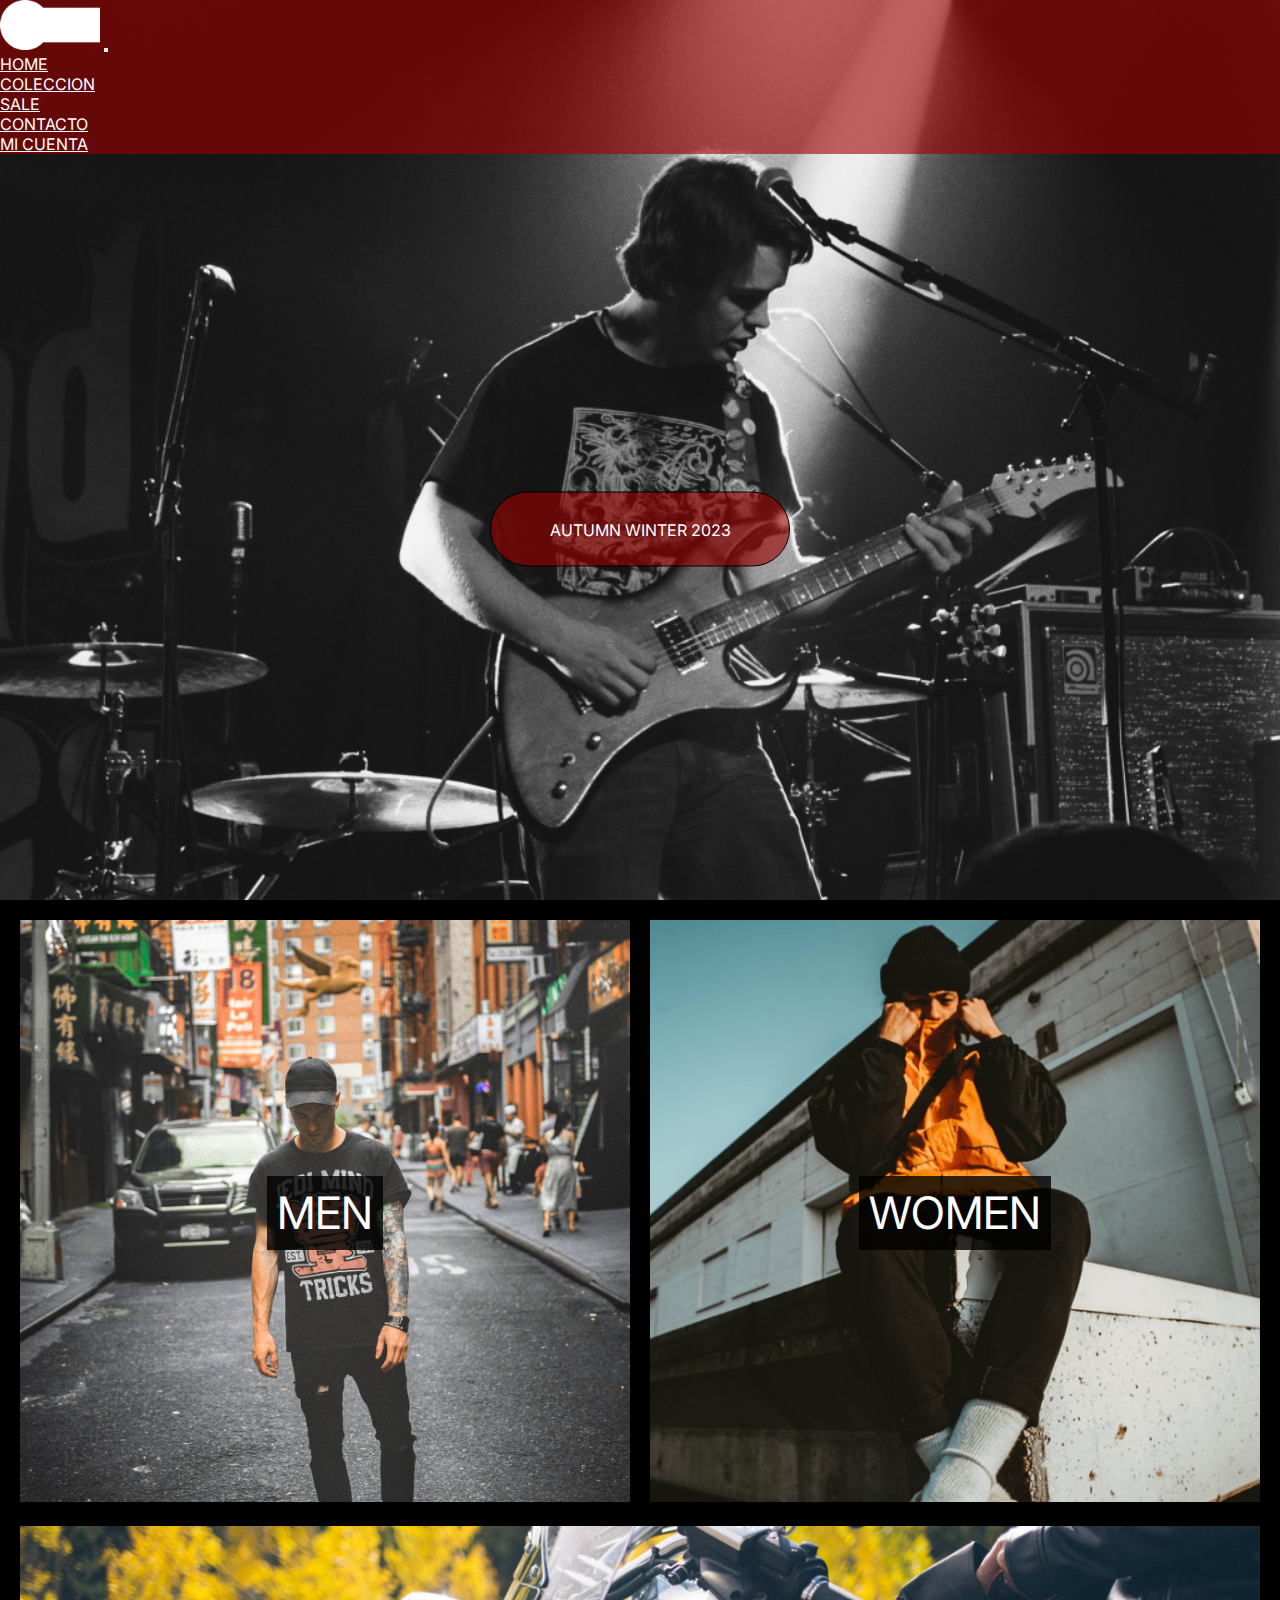
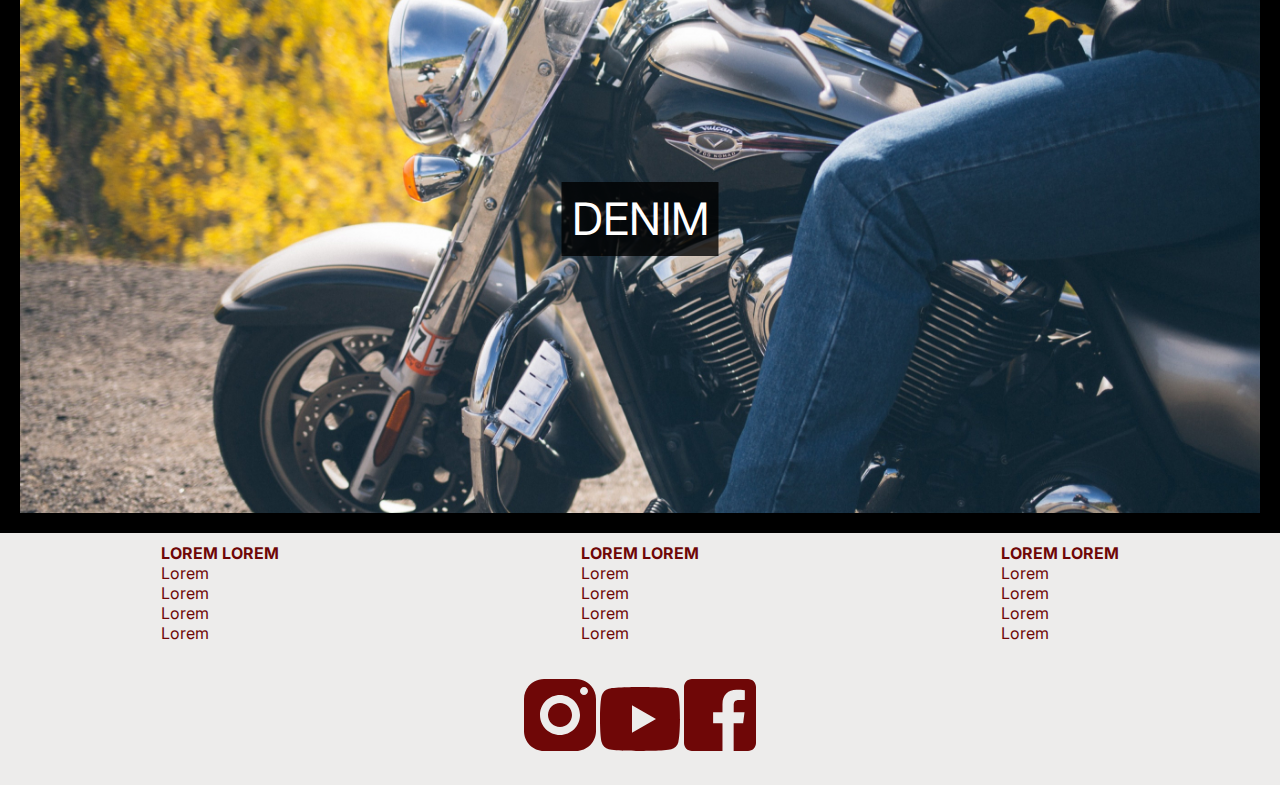
==== commit f7f355d9: "Correcciones home" ====
--- a/index.html
+++ b/index.html
@@ -46,15 +46,18 @@
     </header>
     <main class="mainHome">
         <section class="men">
-            <p class="mainText">MEN</p>
+            <!-- <p class="mainText">MEN</p> -->
+            <a href="./pages/coleccion.html" class="mainText">MEN</a>
             <img src="./assets/img/man-background.jpg" alt="">
         </section>
         <section class="women">
-            <p class="mainText">WOMEN</p>
+            <!-- <p class="mainText">WOMEN</p> -->
+            <a href="#" class="mainText">WOMEN</a>
             <img src="./assets/img/woman-background.jpg" alt="">
         </section>
         <section class="denim">
-            <p class="mainText">DENIM</p>
+            <!-- <p class="mainText">DENIM</p> -->
+            <a href="#" class="mainText">DENIM</a>
             <img src="./assets/img/denim-background.jpg" alt="">
         </section>
     </main>
--- a/css/style.css
+++ b/css/style.css
@@ -2,8 +2,7 @@
 * {
   margin: 0;
   padding: 0;
-  box-sizing: border-box;
-  border: 1px solid red; }
+  box-sizing: border-box; }
 
 body {
   font-family: "Inter", sans-serif;
@@ -22,7 +21,7 @@
   color: white; }
 
 footer {
-  background-color: #F6F6F6;
+  background-color: #EDECEB;
   display: grid;
   grid-template-columns: 1fr 1fr 1fr;
   grid-template-rows: 1fr 1fr;
@@ -113,7 +112,8 @@
     left: 50%;
     transform: translate(-50%, -50%);
     background-color: rgba(0, 0, 0, 0.8);
-    padding: .625rem; }
+    padding: .625rem;
+    text-decoration: none; }
 
 .mainColeccion {
   display: grid;
